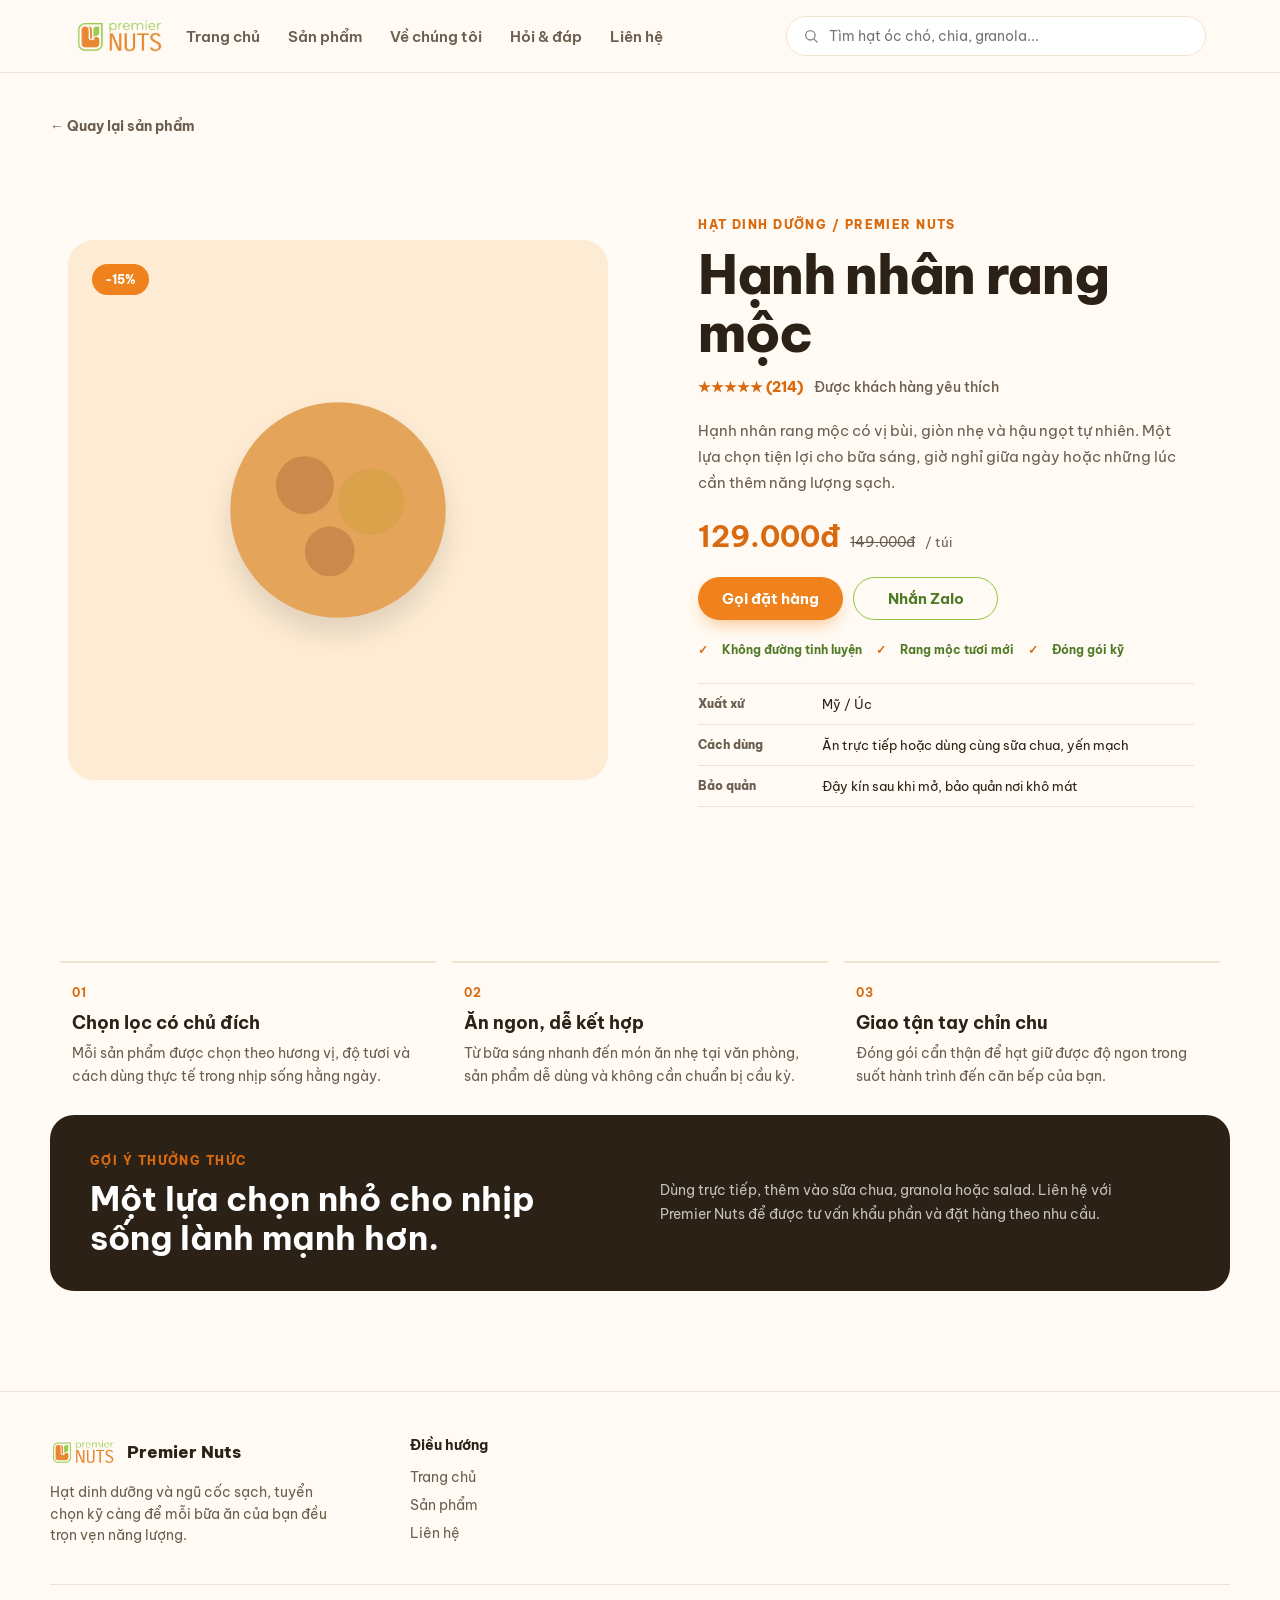
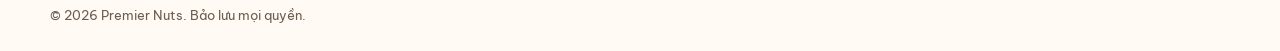
==== product-detail.html @ caac944b "feat: init demo v4" ====
<!DOCTYPE html>
<html lang="vi">
<head>
<meta charset="UTF-8">
<meta name="viewport" content="width=device-width, initial-scale=1.0">
<title>Chi tiết sản phẩm | Premier Nuts</title>
<link rel="preconnect" href="https://fonts.googleapis.com">
<link rel="preconnect" href="https://fonts.gstatic.com" crossorigin>
<link href="https://fonts.googleapis.com/css2?family=Be+Vietnam+Pro:wght@400;500;600;700;800&display=swap" rel="stylesheet">
<link rel="stylesheet" href="styles.css">
</head>
<body>
<header class="site">
  <div class="header-row">
    <a href="index.html" class="brand"><img src="premier-nuts-logo-2.png" alt="Premier Nuts"></a>
    <nav class="main-nav">
      <a href="index.html">Trang chủ</a><a href="index.html#san-pham">Sản phẩm</a><a href="index.html#ve-chung-toi">Về chúng tôi</a><a href="index.html#faq">Hỏi &amp; đáp</a><a href="index.html#lien-he">Liên hệ</a>
    </nav>
    <div class="search-box"><svg width="16" height="16" viewBox="0 0 24 24" fill="none"><circle cx="11" cy="11" r="7" stroke="currentColor" stroke-width="2"/><path d="M21 21l-4.3-4.3" stroke="currentColor" stroke-width="2" stroke-linecap="round"/></svg><input type="text" placeholder="Tìm hạt óc chó, chia, granola..."></div>
  </div>
</header>
<main id="product-detail" class="detail-page" aria-live="polite"></main>
<footer><div class="foot-grid"><div><div class="foot-brand"><img src="premier-nuts-logo-2.png" alt="Premier Nuts"><span>Premier Nuts</span></div><p class="desc">Hạt dinh dưỡng và ngũ cốc sạch, tuyển chọn kỹ càng để mỗi bữa ăn của bạn đều trọn vẹn năng lượng.</p></div><div class="foot-col"><h5>Điều hướng</h5><a href="index.html">Trang chủ</a><a href="index.html#san-pham">Sản phẩm</a><a href="index.html#lien-he">Liên hệ</a></div></div><div class="foot-bottom"><span>© 2026 Premier Nuts. Bảo lưu mọi quyền.</span></div></footer>

<nav class="bottom-nav">
  <a href="/index.html" class="bn-item active">
    <svg width="20" height="20" viewBox="0 0 24 24" fill="none"><path d="M4 11 12 4l8 7" stroke="currentColor" stroke-width="1.8" stroke-linecap="round" stroke-linejoin="round"/><path d="M6 10v9a1 1 0 0 0 1 1h10a1 1 0 0 0 1-1v-9" stroke="currentColor" stroke-width="1.8" stroke-linecap="round" stroke-linejoin="round"/></svg>
    Trang chủ
  </a>
  <a href="#san-pham" class="bn-item">
    <svg width="20" height="20" viewBox="0 0 24 24" fill="none"><rect x="4" y="4" width="7" height="7" rx="1.5" stroke="currentColor" stroke-width="1.8"/><rect x="13" y="4" width="7" height="7" rx="1.5" stroke="currentColor" stroke-width="1.8"/><rect x="4" y="13" width="7" height="7" rx="1.5" stroke="currentColor" stroke-width="1.8"/><rect x="13" y="13" width="7" height="7" rx="1.5" stroke="currentColor" stroke-width="1.8"/></svg>
    Danh mục
  </a>
  <a href="#ve-chung-toi" class="bn-item">
    <svg width="20" height="20" viewBox="0 0 24 24" fill="none"><path d="M12 2 4 6v6c0 5 3.4 8.7 8 10 4.6-1.3 8-5 8-10V6l-8-4Z" stroke="currentColor" stroke-width="1.8" stroke-linejoin="round"/></svg>
    Về chúng tôi
  </a>
  <a href="#lien-he" class="bn-item">
    <svg width="20" height="20" viewBox="0 0 24 24" fill="none"><path d="M22 16.9v3a2 2 0 0 1-2.2 2 19.8 19.8 0 0 1-8.6-3.1 19.5 19.5 0 0 1-6-6A19.8 19.8 0 0 1 2.1 4.2 2 2 0 0 1 4.1 2h3a2 2 0 0 1 2 1.7c.1 1 .3 2 .6 2.9a2 2 0 0 1-.5 2.1L8 10a16 16 0 0 0 6 6l1.3-1.2a2 2 0 0 1 2.1-.5c.9.3 1.9.5 2.9.6a2 2 0 0 1 1.7 2Z" stroke="currentColor" stroke-width="1.8" stroke-linecap="round" stroke-linejoin="round"/></svg>
    Liên hệ
  </a>
</nav>

<script src="product-detail.js" defer></script>
</body>
</html>
---- styles.css ----
:root{
    --cream:#FFFBF4;
    --paper:#FFFFFF;
    --ink:#2B2116;
    --ink-soft:#6B5D4F;
    --orange:#F0821E;
    --orange-dark:#D96A0F;
    --orange-light:#FDEBD3;
    --green:#8FC53E;
    --green-dark:#4F7A26;
    --green-mist:#EEF6E2;
    --line:#EEE3D3;
    --shadow: 0 10px 30px -12px rgba(120,80,20,0.22);
  }
  *{box-sizing:border-box; margin:0; padding:0;}
  html{scroll-behavior:smooth;}
  body{
    font-family:'Be Vietnam Pro', sans-serif;
    background:var(--cream);
    color:var(--ink);
    -webkit-font-smoothing:antialiased;
    padding-bottom:78px;
    overflow-x:hidden;
  }
  a{color:inherit; text-decoration:none;}
  button{font-family:inherit; cursor:pointer; border:none;}
  img{max-width:100%; display:block;}
  .wrap{max-width:1180px; margin:0 auto; padding:0 24px;}
  :focus-visible{outline:3px solid var(--orange-dark); outline-offset:2px;}

  /* ---------- header ---------- */
  header.site{
    position:sticky; top:0; z-index:50;
    background:rgba(255,251,244,0.92);
    backdrop-filter:blur(10px);
    border-bottom:1px solid var(--line);
  }
  .header-row{
    display:flex; align-items:center; gap:20px;
    padding:14px 24px;
    max-width:1180px; margin:0 auto;
    position:relative;
  }
  .brand{display:flex; align-items:center; gap:10px; flex-shrink:0;}
  .brand img{height:44px; width:auto;}
  .brand-name{font-weight:800; font-size:19px; letter-spacing:-0.02em; color:var(--ink); display:none;}
  nav.main-nav{display:none; gap:28px; font-weight:600; font-size:15px; color:var(--ink-soft);}
  nav.main-nav a:hover{color:var(--orange-dark);}
  .search-box{
    flex:1; max-width:420px; display:none;
    align-items:center; gap:10px;
    background:var(--paper); border:1px solid var(--line);
    border-radius:999px; padding:10px 16px;
    margin-left:auto;
  }
  .search-box input{
    border:none; outline:none; background:transparent;
    font-family:inherit; font-size:14px; width:100%; color:var(--ink);
  }
  .search-box svg{flex-shrink:0; opacity:0.55;}
  .header-actions{display:flex; align-items:center; gap:10px; margin-left:auto;}
  .mobile-menu-button{
    display:flex; flex-direction:column; justify-content:center; align-items:center;
    gap:4px; width:42px; height:42px; border-radius:12px; background:var(--paper);
    border:1px solid var(--line); margin-left:auto; flex-shrink:0;
  }
  .mobile-menu-button span{
    display:block; width:18px; height:2px; border-radius:999px; background:var(--ink);
  }
  .icon-btn{
    width:42px; height:42px; border-radius:50%;
    display:flex; align-items:center; justify-content:center;
    background:var(--paper); border:1px solid var(--line);
    position:relative; flex-shrink:0;
  }
  .icon-btn .dot{
    position:absolute; top:8px; right:8px;
    width:8px; height:8px; border-radius:50%; background:var(--orange);
    border:1.5px solid var(--paper);
  }
  .cta-btn{
    background:var(--orange); color:#fff; font-weight:700; font-size:14.5px;
    padding:11px 22px; border-radius:999px; white-space:nowrap;
    box-shadow:0 8px 18px -6px rgba(240,130,30,0.55);
  }
  .cta-btn.ghost{
    background:transparent; color:var(--green-dark); border:1.5px solid var(--green);
    box-shadow:none;
  }
  @media(min-width:840px){
    .brand-name{display:block;}
    nav.main-nav{display:flex;}
    .search-box{display:flex;}
    .mobile-menu-button{display:none;}
  }

  @media(max-width:839px){
    .brand{margin-right:auto;}
    .main-nav{display:none;}
    .search-box{display:none;}
    .mobile-menu-button{display:flex;}
    .header-row{justify-content:space-between;}
  }

  /* ---------- category strip ---------- */
  .cat-strip{
    display:flex; gap:10px; overflow-x:auto; padding:16px 24px 4px;
    max-width:1180px; margin:0 auto; scrollbar-width:none;
  }
  .cat-strip::-webkit-scrollbar{display:none;}
  .cat-chip{
    flex-shrink:0; display:flex; align-items:center; gap:8px;
    background:var(--paper); border:1px solid var(--line);
    padding:9px 16px 9px 10px; border-radius:999px;
    font-weight:600; font-size:13.5px; color:var(--ink-soft);
  }
  .cat-chip.active{background:var(--ink); color:#fff; border-color:var(--ink);}
  .cat-chip .swatch{width:24px; height:24px; border-radius:50%; flex-shrink:0;}

  /* ---------- hero ---------- */
  .hero{padding:28px 24px 8px; max-width:1180px; margin:0 auto;}
  .hero-card{
    position:relative; overflow:hidden;
    background:var(--green-dark);
    border-radius:32px;
    display:grid; grid-template-columns:1fr; align-items:center;
    padding:40px 26px 0;
  }
  .hero-card::before{
    content:""; position:absolute; inset:0;
    background:
      radial-gradient(560px 360px at 88% 18%, rgba(143,197,62,0.55), transparent 60%),
      radial-gradient(420px 300px at 10% 90%, rgba(240,130,30,0.35), transparent 65%);
  }
  .hero-text{position:relative; z-index:2; color:#fff; max-width:520px;}
  .hero-badge{
    display:inline-flex; align-items:center; gap:8px;
    background:rgba(255,255,255,0.14); border:1px solid rgba(255,255,255,0.3);
    padding:7px 14px 7px 8px; border-radius:999px; font-size:13px; font-weight:600;
    margin-bottom:18px;
  }
  .hero-badge span.leaf{
    width:20px; height:20px; border-radius:50%; background:var(--green);
    display:flex; align-items:center; justify-content:center;
  }
  .hero-text h1{
    font-size:clamp(30px, 5vw, 46px); line-height:1.12; font-weight:800;
    letter-spacing:-0.02em; margin-bottom:16px;
  }
  .hero-text p{
    font-size:16px; line-height:1.6; color:rgba(255,255,255,0.82);
    max-width:440px; margin-bottom:26px;
  }
  .hero-ctas{display:flex; gap:12px; flex-wrap:wrap; margin-bottom:34px;}
  .hero-ctas .cta-btn.light{background:#fff; color:var(--green-dark);}
  .hero-ctas .cta-btn.outline{
    background:transparent; color:#fff; border:1.5px solid rgba(255,255,255,0.55);
    box-shadow:none;
  }
  .hero-stats{
    display:flex; gap:28px; position:relative; z-index:2;
    padding-bottom:0;
  }
  .hero-stats div b{display:block; font-size:22px; font-weight:800; color:#fff;}
  .hero-stats div span{font-size:12.5px; color:rgba(255,255,255,0.75);}
  .hero-art{
    position:relative; z-index:2; height:220px; margin-top:18px;
    display:flex; align-items:flex-end; justify-content:center;
  }
  @media(min-width:900px){
    .hero-card{grid-template-columns:1.05fr 0.95fr; padding:28px 20px 28px 52px; min-height:420px;}
    .hero-art{height:100%; margin-top:0;}
  }

  /* ---------- section heading ---------- */
  .sec{padding:46px 24px; max-width:1180px; margin:0 auto;}
  .sec-head{
    display:flex; align-items:flex-end; justify-content:space-between;
    gap:16px; margin-bottom:24px;
  }
  .sec-head h2{font-size:clamp(22px,3vw,28px); font-weight:800; letter-spacing:-0.01em;}
  .sec-head p{color:var(--ink-soft); font-size:14.5px; margin-top:4px;}
  .see-all{font-weight:700; font-size:14px; color:var(--orange-dark); white-space:nowrap; display:flex; align-items:center; gap:4px;}

  /* ---------- product grid ---------- */
  .product-grid{
    display:grid; grid-template-columns:repeat(2,1fr); gap:16px;
  }
  @media(min-width:640px){.product-grid{grid-template-columns:repeat(3,1fr);}}
  @media(min-width:980px){.product-grid{grid-template-columns:repeat(4,1fr);}}
  .p-card{
    background:var(--paper); border:1px solid var(--line); border-radius:22px;
    overflow:hidden; position:relative; transition:transform .18s ease, box-shadow .18s ease;
  }
  .p-card:hover{transform:translateY(-4px); box-shadow:var(--shadow);}
  .p-media{
    aspect-ratio:1/0.9; display:flex; align-items:center; justify-content:center;
    position:relative;
  }
  .p-tag{
    position:absolute; top:12px; left:12px; z-index:2;
    background:var(--orange); color:#fff; font-size:11px; font-weight:700;
    padding:5px 10px; border-radius:999px;
  }
  .p-tag.new{background:var(--green-dark);}
  .p-fav{
    position:absolute; top:10px; right:10px; z-index:2;
    width:32px; height:32px; border-radius:50%; background:rgba(255,255,255,0.85);
    display:flex; align-items:center; justify-content:center;
  }
  .p-body{padding:14px 16px 16px;}
  .p-cat{font-size:12px; color:var(--ink-soft); font-weight:600; margin-bottom:4px;}
  .p-name{font-size:15px; font-weight:700; margin-bottom:8px; line-height:1.3;}
  .p-bottom{display:flex; align-items:center; justify-content:space-between;}
  .p-price{font-weight:800; font-size:15.5px; color:var(--orange-dark);}
  .p-price small{font-weight:600; color:var(--ink-soft); text-decoration:line-through; font-size:12px; margin-left:6px;}
  .add-btn{
    width:34px; height:34px; border-radius:50%; background:var(--ink); color:#fff;
    display:flex; align-items:center; justify-content:center; flex-shrink:0;
  }
  .rating{display:flex; align-items:center; gap:4px; font-size:12px; color:var(--ink-soft); margin-top:6px;}

  /* ---------- promo banner ---------- */
  .promo{
    border-radius:28px; background:var(--orange-light); padding:32px 26px;
    display:grid; gap:22px; align-items:center; position:relative; overflow:hidden;
  }
  .promo::after{
    content:""; position:absolute; right:-40px; bottom:-60px; width:220px; height:220px;
    border-radius:50%; background:rgba(240,130,30,0.16);
  }
  .promo-content{position:relative; z-index:2;}
  .promo-content h3{font-size:clamp(20px,3vw,26px); font-weight:800; margin-bottom:8px; letter-spacing:-0.01em;}
  .promo-content p{color:var(--ink-soft); font-size:14.5px; margin-bottom:18px; max-width:440px;}
  @media(min-width:840px){.promo{grid-template-columns:1.2fr 0.8fr; padding:40px 48px;}}

  /* ---------- features ---------- */
  .feat-row{display:grid; gap:18px; grid-template-columns:1fr;}
  @media(min-width:760px){.feat-row{grid-template-columns:repeat(3,1fr);}}
  .feat{
    background:var(--paper); border:1px solid var(--line); border-radius:22px;
    padding:26px 22px;
  }
  .feat .ic{
    width:52px; height:52px; border-radius:16px; background:var(--green-mist);
    display:flex; align-items:center; justify-content:center; margin-bottom:16px;
  }
  .feat h4{font-size:16.5px; font-weight:700; margin-bottom:8px;}
  .feat p{font-size:13.5px; color:var(--ink-soft); line-height:1.6;}

  /* ---------- reviews ---------- */
  .review-scroll{display:flex; gap:16px; overflow-x:auto; padding-bottom:6px; scrollbar-width:none;}
  .review-scroll::-webkit-scrollbar{display:none;}
  .r-card{
    flex:0 0 280px; background:var(--paper); border:1px solid var(--line);
    border-radius:20px; padding:20px;
  }
  .r-stars{color:var(--orange); font-size:13px; margin-bottom:10px; letter-spacing:2px;}
  .r-text{font-size:14px; line-height:1.6; color:var(--ink); margin-bottom:16px;}
  .r-person{display:flex; align-items:center; gap:10px;}
  .r-avatar{
    width:36px; height:36px; border-radius:50%; background:var(--green);
    display:flex; align-items:center; justify-content:center; color:#fff; font-weight:700; font-size:13px;
  }
  .r-name{font-size:13.5px; font-weight:700;}
  .r-loc{font-size:12px; color:var(--ink-soft);}

  /* ---------- about us ---------- */
  .about-sec{
    border-radius:28px; background:var(--paper); border:1px solid var(--line);
    padding:36px 26px; display:grid; gap:28px; align-items:center;
  }
  @media(min-width:840px){.about-sec{grid-template-columns:0.95fr 1.05fr; padding:44px;}}
  .about-art{
    border-radius:22px; background:var(--green-mist); padding:24px;
    display:flex; align-items:center; justify-content:center;
  }
  .about-content h3{font-size:clamp(20px,3vw,26px); font-weight:800; margin-bottom:12px; letter-spacing:-0.01em;}
  .about-content p{color:var(--ink-soft); font-size:14.5px; line-height:1.7; margin-bottom:18px; max-width:520px;}
  .about-stats{display:flex; gap:26px; flex-wrap:wrap; margin-bottom:20px;}
  .about-stats div b{display:block; font-size:20px; font-weight:800; color:var(--orange-dark);}
  .about-stats div span{font-size:12.5px; color:var(--ink-soft);}

  /* ---------- FAQ ---------- */
  .faq-list{display:flex; flex-direction:column; gap:12px; max-width:820px;}
  .faq-item{
    background:var(--paper); border:1px solid var(--line); border-radius:18px;
    padding:4px 20px; overflow:hidden;
  }
  .faq-item summary{
    list-style:none; cursor:pointer;
    display:flex; align-items:center; justify-content:space-between; gap:14px;
    padding:18px 0; font-weight:700; font-size:15px;
  }
  .faq-item summary::-webkit-details-marker{display:none;}
  .faq-item summary .plus{
    width:26px; height:26px; border-radius:50%; background:var(--green-mist);
    display:flex; align-items:center; justify-content:center; flex-shrink:0;
    position:relative;
  }
  .faq-item summary .plus::before, .faq-item summary .plus::after{
    content:""; position:absolute; background:var(--green-dark); border-radius:2px;
  }
  .faq-item summary .plus::before{width:11px; height:2px;}
  .faq-item summary .plus::after{width:2px; height:11px; transition:transform .18s ease;}
  .faq-item[open] summary .plus::after{transform:rotate(90deg); opacity:0;}
  .faq-item p{font-size:13.5px; color:var(--ink-soft); line-height:1.7; padding-bottom:18px;}

  /* ---------- contact ---------- */
  .contact-wrap{
    border-radius:28px; background:var(--green-dark); padding:36px 26px;
    display:grid; gap:28px; color:#fff; position:relative; overflow:hidden;
  }
  .contact-wrap::before{
    content:""; position:absolute; inset:0;
    background:radial-gradient(460px 320px at 92% 0%, rgba(240,130,30,0.32), transparent 60%);
  }
  @media(min-width:900px){.contact-wrap{grid-template-columns:0.9fr 1.1fr; padding:44px;}}
  .contact-info{position:relative; z-index:2;}
  .contact-info h3{font-size:clamp(20px,3vw,26px); font-weight:800; margin-bottom:10px; letter-spacing:-0.01em;}
  .contact-info p{color:rgba(255,255,255,0.78); font-size:14.5px; line-height:1.6; margin-bottom:24px; max-width:400px;}
  .contact-item{display:flex; align-items:flex-start; gap:12px; margin-bottom:18px;}
  .contact-item .ic{
    width:40px; height:40px; border-radius:12px; background:rgba(255,255,255,0.12);
    display:flex; align-items:center; justify-content:center; flex-shrink:0;
  }
  .contact-item b{display:block; font-size:14px; margin-bottom:2px;}
  .contact-item span{font-size:13px; color:rgba(255,255,255,0.72);}
  .contact-form{
    position:relative; z-index:2; background:var(--paper); border-radius:22px; padding:26px;
    display:grid; gap:14px; color:var(--ink);
  }
  .contact-form h4{font-size:15px; font-weight:700; margin-bottom:2px;}
  .contact-direct-note{font-size:14px; line-height:1.6; color:var(--ink-soft);}
  .contact-action{display:flex; align-items:center; justify-content:center; text-align:center;}
  .form-row{display:grid; gap:14px; grid-template-columns:1fr;}
  @media(min-width:520px){.form-row.two{grid-template-columns:1fr 1fr;}}
  .contact-form label{font-size:12.5px; font-weight:600; color:var(--ink-soft); margin-bottom:6px; display:block;}
  .contact-form input, .contact-form textarea{
    width:100%; border:1px solid var(--line); border-radius:12px; padding:11px 14px;
    font-family:inherit; font-size:14px; background:var(--cream); color:var(--ink); outline:none;
  }
  .contact-form input:focus, .contact-form textarea:focus{border-color:var(--orange);}
  .contact-form textarea{resize:vertical; min-height:90px;}
  .contact-form button{
    background:var(--orange); color:#fff; font-weight:700; font-size:14.5px;
    padding:13px 22px; border-radius:12px; margin-top:4px;
  }

  /* ---------- app promo ---------- */
  .app-sec{
    background:var(--ink); border-radius:28px; padding:40px 28px;
    display:grid; gap:26px; align-items:center; color:#fff; overflow:hidden; position:relative;
  }
  .app-sec::before{
    content:""; position:absolute; inset:0;
    background:radial-gradient(420px 300px at 90% -10%, rgba(240,130,30,0.35), transparent 60%);
  }
  .app-content{position:relative; z-index:2;}
  .app-content h3{font-size:clamp(20px,3vw,28px); font-weight:800; margin-bottom:12px; letter-spacing:-0.01em;}
  .app-content p{color:rgba(255,255,255,0.72); font-size:14.5px; max-width:420px; margin-bottom:22px;}
  .qr-box{
    display:flex; align-items:center; gap:14px; background:rgba(255,255,255,0.08);
    border:1px solid rgba(255,255,255,0.15); border-radius:18px; padding:14px 18px; width:fit-content;
  }
  .qr-box .qr{width:64px; height:64px; background:#fff; border-radius:10px; padding:6px; flex-shrink:0;}
  .qr-box .txt b{display:block; font-size:14px;}
  .qr-box .txt span{font-size:12px; color:rgba(255,255,255,0.6);}
  @media(min-width:840px){.app-sec{grid-template-columns:1.1fr 0.9fr; padding:52px;}}

  /* ---------- footer ---------- */
  footer{margin-top:20px; border-top:1px solid var(--line); padding:44px 24px 28px;}
  .foot-grid{
    max-width:1180px; margin:0 auto;
    display:grid; gap:32px; grid-template-columns:1fr;
  }
  @media(min-width:760px){.foot-grid{grid-template-columns:1.3fr 1fr 1fr 1fr;}}
  .foot-brand{display:flex; align-items:center; gap:10px; margin-bottom:14px;}
  .foot-brand img{height:32px;}
  .foot-brand span{font-weight:800; font-size:17px;}
  footer p.desc{font-size:13.5px; color:var(--ink-soft); line-height:1.6; max-width:280px;}
  .foot-col h5{font-size:13.5px; font-weight:700; margin-bottom:14px;}
  .foot-col a{display:block; font-size:13.5px; color:var(--ink-soft); margin-bottom:10px;}
  .foot-bottom{
    max-width:1180px; margin:32px auto 0; padding-top:22px; border-top:1px solid var(--line);
    display:flex; flex-wrap:wrap; gap:12px; align-items:center; justify-content:space-between;
    font-size:12.5px; color:var(--ink-soft);
  }
  .social{display:flex; gap:10px;}
  .social a{
    width:34px; height:34px; border-radius:50%; background:var(--green-mist);
    display:flex; align-items:center; justify-content:center;
  }

  /* ---------- mobile bottom nav ---------- */
  .bottom-nav{
    position:fixed; bottom:12px; left:50%; transform:translateX(-50%);
    z-index:60; display:flex; justify-content:space-between; align-items:center;
    width:min(94vw, 500px); background:rgba(255,255,255,0.94); border:1px solid var(--line);
    border-radius:18px; padding:10px 12px; box-shadow:0 12px 28px -22px rgba(43,33,22,.35);
    backdrop-filter:blur(10px);
  }
  .bn-item{
    display:flex; flex-direction:column; align-items:center; justify-content:center;
    gap:3px; font-size:12px; font-weight:600; color:var(--ink-soft); flex:1; min-height:44px;
  }
  .bn-item.active{color:var(--orange-dark);}
  @media(min-width:840px){.bottom-nav{display:none;} body{padding-bottom:0;}}

  /* ---------- product detail ---------- */
  .detail-page{padding:34px 24px 80px;overflow:hidden;}
  .detail-shell{max-width:1180px;margin:0 auto;overflow:hidden;}
  .detail-back{display:inline-flex;align-items:center;gap:8px;color:var(--ink-soft);font-size:14px;font-weight:700;margin:10px 0 22px;transition:color .18s ease,transform .18s ease;}
  .detail-back:hover{color:var(--orange-dark);transform:translateX(-3px);}
  .detail-hero{display:grid;grid-template-columns:1fr;gap:34px;align-items:center;padding:20px 0 44px;position:relative;overflow:hidden;}
  .detail-hero::before{display:none;}
  .detail-visual{
    width:100%; max-width:540px; aspect-ratio:1/1; min-height:320px; border-radius:26px;
    display:flex; align-items:center; justify-content:center; position:relative; overflow:hidden;
    isolation:isolate; background:var(--orange-light) !important; margin:0 auto;
  }
  .detail-visual::after{display:none;}
  .detail-visual svg{position:relative;z-index:1;transform:scale(1.02);filter:drop-shadow(0 16px 12px rgba(43,33,22,.12));transition:transform .4s ease;}
  .detail-visual:hover svg{transform:scale(1.08) rotate(-4deg);}
  .detail-tag{position:absolute;top:24px;left:24px;background:var(--orange);color:#fff;font-size:12px;font-weight:800;padding:8px 13px;border-radius:999px;z-index:2;}
  .detail-orbit{display:none;}
  .detail-copy{position:relative;z-index:1;padding:18px 18px 18px 8px;max-width:600px;}
  .detail-kicker{font-size:12px;font-weight:800;letter-spacing:.12em;color:var(--orange-dark);text-transform:uppercase;}
  .detail-copy h1{font-size:clamp(30px,5vw,54px);line-height:1.08;font-weight:800;letter-spacing:-.025em;margin:12px 0 16px;max-width:540px;}
  .detail-rating{font-size:14px;color:var(--orange-dark);font-weight:800;}.detail-rating span{color:var(--ink-soft);font-weight:500;margin-left:8px;}
  .detail-lead{color:var(--ink-soft);font-size:15px;line-height:1.75;max-width:500px;margin:22px 0;}
  .detail-price{display:flex;align-items:baseline;gap:10px;flex-wrap:wrap;margin-bottom:22px;color:var(--ink-soft);}.detail-price strong{font-size:29px;color:var(--orange-dark);}.detail-price del{font-size:14px;}.detail-price span{font-size:13px;}
  .detail-actions{display:flex;gap:10px;flex-wrap:wrap;}.detail-actions .cta-btn{display:inline-flex;align-items:center;justify-content:center;min-width:145px;}.detail-actions .ghost{color:var(--green-dark);}
  .detail-note{display:flex;gap:14px;flex-wrap:wrap;margin-top:22px;color:var(--green-dark);font-size:12px;font-weight:700;}.detail-note span{color:var(--orange-dark);}
  .detail-specs{display:grid;grid-template-columns:1fr;gap:0;border-top:1px solid var(--line);margin-top:26px;}.detail-specs>div{display:grid;grid-template-columns:110px 1fr;gap:14px;padding:12px 0;border-bottom:1px solid var(--line);}.detail-specs dt{font-size:12px;font-weight:800;color:var(--ink-soft);}.detail-specs dd{font-size:13px;color:var(--ink);}
  .detail-benefits{display:grid;grid-template-columns:repeat(3,1fr);gap:16px;padding:54px 10px 28px;}.detail-benefits>div{border-top:2px solid var(--line);padding:18px 12px 0;}.detail-benefits b{font-size:12px;color:var(--orange-dark);letter-spacing:.1em;}.detail-benefits h2{font-size:18px;margin:10px 0 8px;}.detail-benefits p{font-size:13.5px;line-height:1.65;color:var(--ink-soft);}.detail-story{display:grid;grid-template-columns:1fr 1fr;gap:40px;background:var(--ink);color:#fff;border-radius:24px;padding:34px 40px;align-items:center;}.detail-story h2{font-size:clamp(23px,3vw,34px);line-height:1.15;margin-top:10px;max-width:480px;}.detail-story p{color:rgba(255,255,255,.72);line-height:1.7;font-size:14px;max-width:470px;}
  @media(min-width:840px){.detail-hero{grid-template-columns:1.04fr .96fr;padding:26px 0 70px;min-height:560px;gap:72px;}.detail-visual{min-height:440px;}.detail-copy{padding:30px 36px 30px 0;}}
  @media(max-width:700px){
    .detail-page{padding-left:18px;padding-right:18px; padding-bottom:100px;}
    .detail-hero{gap:20px;padding-bottom:20px;}
    .detail-visual{width:100%; min-height:240px; border-radius:18px;}
    .detail-visual svg{transform:scale(0.96);}
    .detail-visual:hover svg{transform:scale(1.04) rotate(-4deg);}
    .detail-copy{padding:0 0 10px;}
    .detail-copy h1{font-size:clamp(32px,11vw,54px);margin:10px 0 12px;}
    .detail-lead{font-size:14px;line-height:1.7;margin:18px 0;}
    .detail-price strong{font-size:26px;}
    .detail-benefits,.detail-story{grid-template-columns:1fr;}
    .detail-benefits{padding-left:0;padding-right:0;}
    .detail-story{padding:28px 24px;gap:18px;}
  }
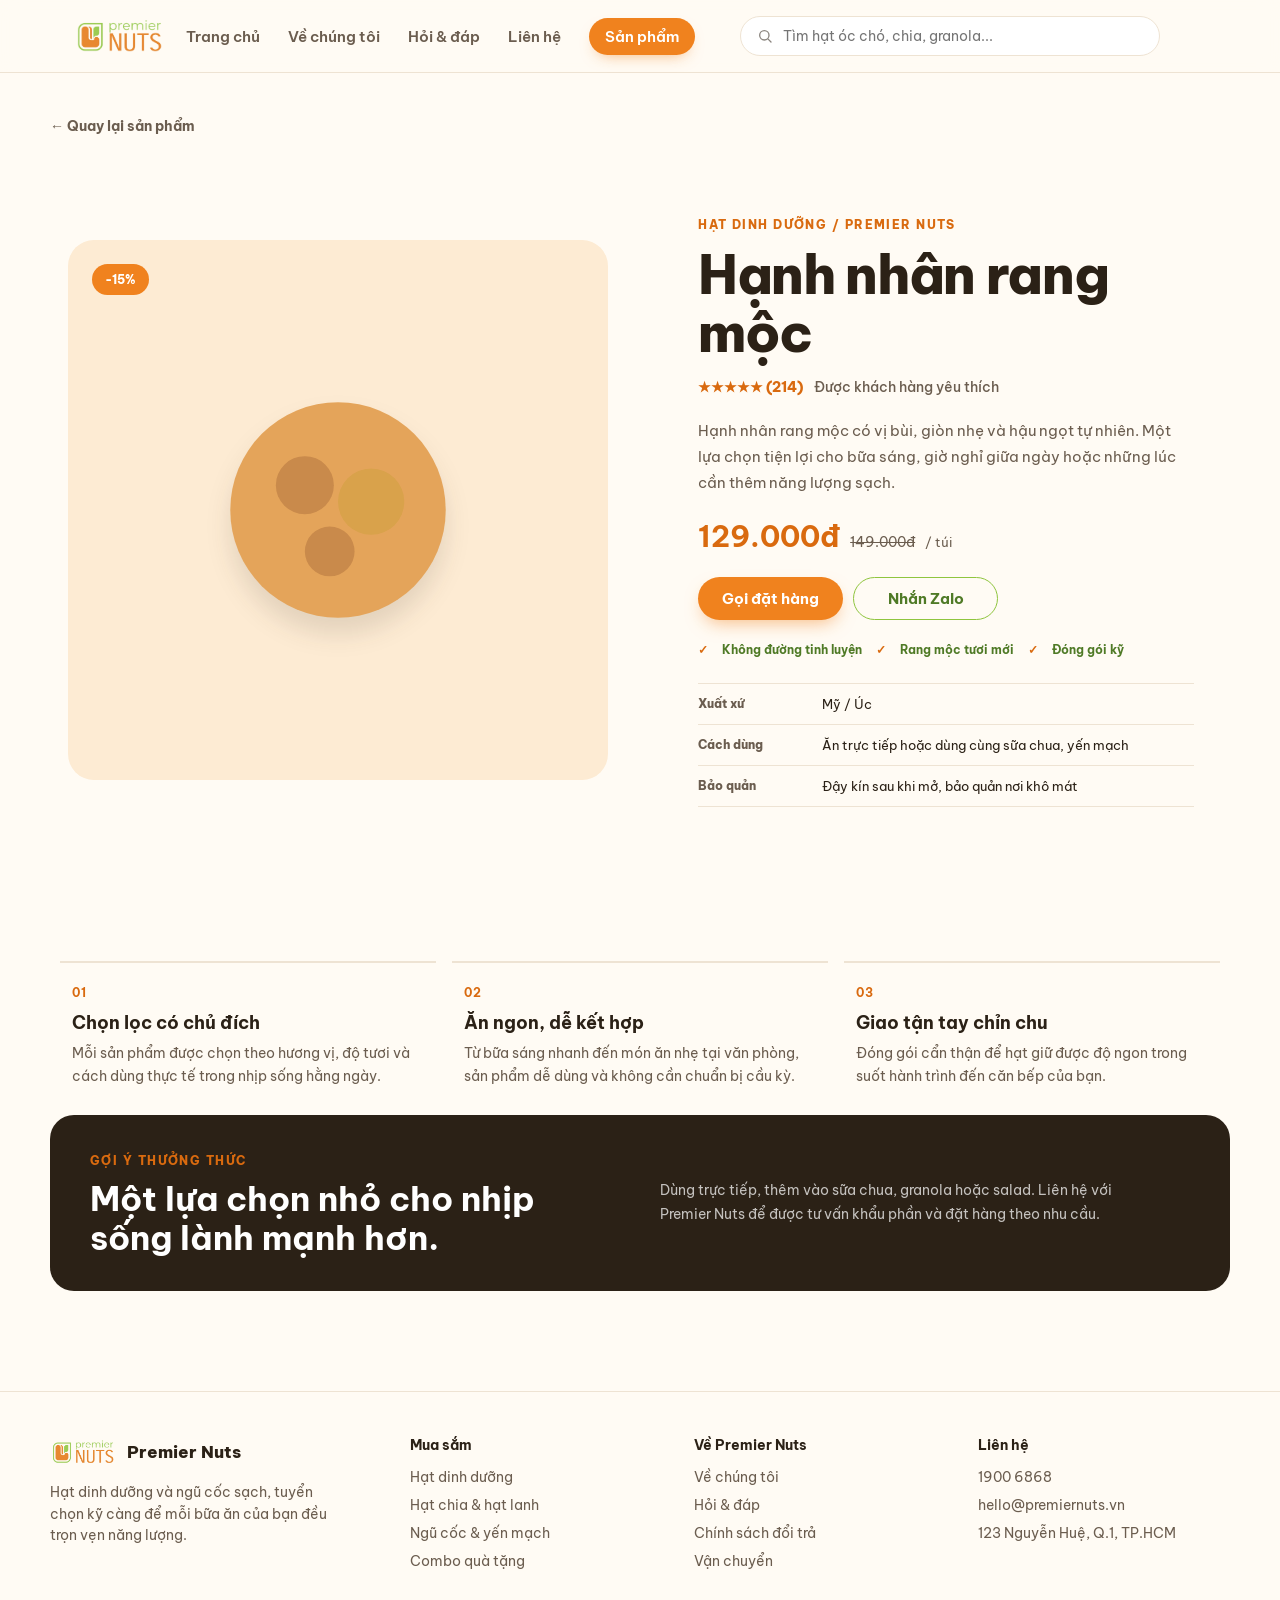
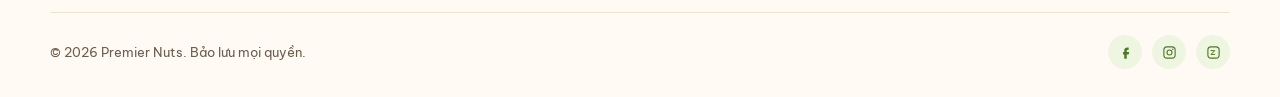
==== commit b607e9dc: "feat: init v5" ====
--- a/product-detail.html
+++ b/product-detail.html
@@ -10,37 +10,12 @@
 <link rel="stylesheet" href="styles.css">
 </head>
 <body>
-<header class="site">
-  <div class="header-row">
-    <a href="index.html" class="brand"><img src="premier-nuts-logo-2.png" alt="Premier Nuts"></a>
-    <nav class="main-nav">
-      <a href="index.html">Trang chủ</a><a href="index.html#san-pham">Sản phẩm</a><a href="index.html#ve-chung-toi">Về chúng tôi</a><a href="index.html#faq">Hỏi &amp; đáp</a><a href="index.html#lien-he">Liên hệ</a>
-    </nav>
-    <div class="search-box"><svg width="16" height="16" viewBox="0 0 24 24" fill="none"><circle cx="11" cy="11" r="7" stroke="currentColor" stroke-width="2"/><path d="M21 21l-4.3-4.3" stroke="currentColor" stroke-width="2" stroke-linecap="round"/></svg><input type="text" placeholder="Tìm hạt óc chó, chia, granola..."></div>
-  </div>
-</header>
+<div id="site-header"></div>
 <main id="product-detail" class="detail-page" aria-live="polite"></main>
-<footer><div class="foot-grid"><div><div class="foot-brand"><img src="premier-nuts-logo-2.png" alt="Premier Nuts"><span>Premier Nuts</span></div><p class="desc">Hạt dinh dưỡng và ngũ cốc sạch, tuyển chọn kỹ càng để mỗi bữa ăn của bạn đều trọn vẹn năng lượng.</p></div><div class="foot-col"><h5>Điều hướng</h5><a href="index.html">Trang chủ</a><a href="index.html#san-pham">Sản phẩm</a><a href="index.html#lien-he">Liên hệ</a></div></div><div class="foot-bottom"><span>© 2026 Premier Nuts. Bảo lưu mọi quyền.</span></div></footer>
+<div id="site-footer"></div>
+<div id="site-bottom-nav"></div>
 
-<nav class="bottom-nav">
-  <a href="/index.html" class="bn-item active">
-    <svg width="20" height="20" viewBox="0 0 24 24" fill="none"><path d="M4 11 12 4l8 7" stroke="currentColor" stroke-width="1.8" stroke-linecap="round" stroke-linejoin="round"/><path d="M6 10v9a1 1 0 0 0 1 1h10a1 1 0 0 0 1-1v-9" stroke="currentColor" stroke-width="1.8" stroke-linecap="round" stroke-linejoin="round"/></svg>
-    Trang chủ
-  </a>
-  <a href="#san-pham" class="bn-item">
-    <svg width="20" height="20" viewBox="0 0 24 24" fill="none"><rect x="4" y="4" width="7" height="7" rx="1.5" stroke="currentColor" stroke-width="1.8"/><rect x="13" y="4" width="7" height="7" rx="1.5" stroke="currentColor" stroke-width="1.8"/><rect x="4" y="13" width="7" height="7" rx="1.5" stroke="currentColor" stroke-width="1.8"/><rect x="13" y="13" width="7" height="7" rx="1.5" stroke="currentColor" stroke-width="1.8"/></svg>
-    Danh mục
-  </a>
-  <a href="#ve-chung-toi" class="bn-item">
-    <svg width="20" height="20" viewBox="0 0 24 24" fill="none"><path d="M12 2 4 6v6c0 5 3.4 8.7 8 10 4.6-1.3 8-5 8-10V6l-8-4Z" stroke="currentColor" stroke-width="1.8" stroke-linejoin="round"/></svg>
-    Về chúng tôi
-  </a>
-  <a href="#lien-he" class="bn-item">
-    <svg width="20" height="20" viewBox="0 0 24 24" fill="none"><path d="M22 16.9v3a2 2 0 0 1-2.2 2 19.8 19.8 0 0 1-8.6-3.1 19.5 19.5 0 0 1-6-6A19.8 19.8 0 0 1 2.1 4.2 2 2 0 0 1 4.1 2h3a2 2 0 0 1 2 1.7c.1 1 .3 2 .6 2.9a2 2 0 0 1-.5 2.1L8 10a16 16 0 0 0 6 6l1.3-1.2a2 2 0 0 1 2.1-.5c.9.3 1.9.5 2.9.6a2 2 0 0 1 1.7 2Z" stroke="currentColor" stroke-width="1.8" stroke-linecap="round" stroke-linejoin="round"/></svg>
-    Liên hệ
-  </a>
-</nav>
-
+<script src="site-shell.js" defer></script>
 <script src="product-detail.js" defer></script>
 </body>
 </html>
--- a/styles.css
+++ b/styles.css
@@ -29,8 +29,11 @@
   :focus-visible{outline:3px solid var(--orange-dark); outline-offset:2px;}
 
   /* ---------- header ---------- */
+  #site-header{
+    position:sticky; top:0; z-index:50;
+  }
   header.site{
-    position:sticky; top:0; z-index:50;
+    position:relative;
     background:rgba(255,251,244,0.92);
     backdrop-filter:blur(10px);
     border-bottom:1px solid var(--line);
@@ -44,8 +47,14 @@
   .brand{display:flex; align-items:center; gap:10px; flex-shrink:0;}
   .brand img{height:44px; width:auto;}
   .brand-name{font-weight:800; font-size:19px; letter-spacing:-0.02em; color:var(--ink); display:none;}
-  nav.main-nav{display:none; gap:28px; font-weight:600; font-size:15px; color:var(--ink-soft);}
-  nav.main-nav a:hover{color:var(--orange-dark);}
+  nav.main-nav{display:none; align-items:center; gap:28px; font-weight:600; font-size:15px; color:var(--ink-soft);}
+  nav.main-nav a{transition:color .2s ease, transform .2s ease;}
+  nav.main-nav a:hover{color:var(--orange-dark); transform:translateY(-1px);}
+  nav.main-nav a.products-link{
+    background:var(--orange); color:#fff; padding:9px 16px; border-radius:999px;
+    box-shadow:0 7px 16px -8px rgba(240,130,30,.65);
+  }
+  nav.main-nav a.products-link:hover{color:#fff; background:var(--orange-dark);}
   .search-box{
     flex:1; max-width:420px; display:none;
     align-items:center; gap:10px;
@@ -82,7 +91,9 @@
     background:var(--orange); color:#fff; font-weight:700; font-size:14.5px;
     padding:11px 22px; border-radius:999px; white-space:nowrap;
     box-shadow:0 8px 18px -6px rgba(240,130,30,0.55);
-  }
+    transition:transform .22s ease, box-shadow .22s ease, background-color .22s ease;
+  }
+  .cta-btn:hover{transform:translateY(-3px); box-shadow:0 12px 24px -8px rgba(240,130,30,0.65);}
   .cta-btn.ghost{
     background:transparent; color:var(--green-dark); border:1.5px solid var(--green);
     box-shadow:none;
@@ -104,8 +115,8 @@
 
   /* ---------- category strip ---------- */
   .cat-strip{
-    display:flex; gap:10px; overflow-x:auto; padding:16px 24px 4px;
-    max-width:1180px; margin:0 auto; scrollbar-width:none;
+    display:flex; gap:10px; overflow-x:auto; padding:16px 0 18px;
+    max-width:1180px; margin:0 0 16px; scrollbar-width:none;
   }
   .cat-strip::-webkit-scrollbar{display:none;}
   .cat-chip{
@@ -125,6 +136,7 @@
     border-radius:32px;
     display:grid; grid-template-columns:1fr; align-items:center;
     padding:40px 26px 0;
+    animation:heroEnter .7s cubic-bezier(.2,.75,.25,1) both;
   }
   .hero-card::before{
     content:""; position:absolute; inset:0;
@@ -166,6 +178,7 @@
   .hero-art{
     position:relative; z-index:2; height:220px; margin-top:18px;
     display:flex; align-items:flex-end; justify-content:center;
+    animation:heroFloat 5s ease-in-out 1s infinite;
   }
   @media(min-width:900px){
     .hero-card{grid-template-columns:1.05fr 0.95fr; padding:28px 20px 28px 52px; min-height:420px;}
@@ -182,6 +195,11 @@
   .sec-head p{color:var(--ink-soft); font-size:14.5px; margin-top:4px;}
   .see-all{font-weight:700; font-size:14px; color:var(--orange-dark); white-space:nowrap; display:flex; align-items:center; gap:4px;}
 
+  .catalog-page{padding-top:24px; padding-bottom:90px;}
+  .catalog-wrap{max-width:1180px; margin:0 auto;}
+  .catalog-head{margin-bottom:26px;}
+  .product-grid-full{padding-top:8px;}
+
   /* ---------- product grid ---------- */
   .product-grid{
     display:grid; grid-template-columns:repeat(2,1fr); gap:16px;
@@ -190,9 +208,13 @@
   @media(min-width:980px){.product-grid{grid-template-columns:repeat(4,1fr);}}
   .p-card{
     background:var(--paper); border:1px solid var(--line); border-radius:22px;
-    overflow:hidden; position:relative; transition:transform .18s ease, box-shadow .18s ease;
-  }
-  .p-card:hover{transform:translateY(-4px); box-shadow:var(--shadow);}
+    overflow:hidden; position:relative; transition:transform .22s ease, box-shadow .22s ease, border-color .22s ease;
+    animation:revealUp .55s cubic-bezier(.2,.75,.25,1) both;
+  }
+  .p-card:nth-child(2){animation-delay:.08s;}
+  .p-card:nth-child(3){animation-delay:.16s;}
+  .p-card:nth-child(4){animation-delay:.24s;}
+  .p-card:hover{transform:translateY(-7px); box-shadow:var(--shadow); border-color:rgba(240,130,30,.35);}
   .p-media{
     aspect-ratio:1/0.9; display:flex; align-items:center; justify-content:center;
     position:relative;
@@ -240,7 +262,9 @@
   .feat{
     background:var(--paper); border:1px solid var(--line); border-radius:22px;
     padding:26px 22px;
-  }
+    transition:transform .22s ease, box-shadow .22s ease;
+  }
+  .feat:hover{transform:translateY(-5px); box-shadow:var(--shadow);}
   .feat .ic{
     width:52px; height:52px; border-radius:16px; background:var(--green-mist);
     display:flex; align-items:center; justify-content:center; margin-bottom:16px;
@@ -254,7 +278,9 @@
   .r-card{
     flex:0 0 280px; background:var(--paper); border:1px solid var(--line);
     border-radius:20px; padding:20px;
-  }
+    transition:transform .22s ease, box-shadow .22s ease;
+  }
+  .r-card:hover{transform:translateY(-5px); box-shadow:var(--shadow);}
   .r-stars{color:var(--orange); font-size:13px; margin-bottom:10px; letter-spacing:2px;}
   .r-text{font-size:14px; line-height:1.6; color:var(--ink); margin-bottom:16px;}
   .r-person{display:flex; align-items:center; gap:10px;}
@@ -390,21 +416,25 @@
   .social a{
     width:34px; height:34px; border-radius:50%; background:var(--green-mist);
     display:flex; align-items:center; justify-content:center;
-  }
+    transition:transform .2s ease, background-color .2s ease;
+  }
+  .social a:hover{transform:translateY(-3px); background:var(--orange-light);}
 
   /* ---------- mobile bottom nav ---------- */
   .bottom-nav{
     position:fixed; bottom:12px; left:50%; transform:translateX(-50%);
     z-index:60; display:flex; justify-content:space-between; align-items:center;
-    width:min(94vw, 500px); background:rgba(255,255,255,0.94); border:1px solid var(--line);
-    border-radius:18px; padding:10px 12px; box-shadow:0 12px 28px -22px rgba(43,33,22,.35);
+    width:90%; background:rgba(255,255,255,0.94); border:1px solid var(--line);
+    border-radius:18px; padding:7px 10px; box-shadow:0 12px 28px -22px rgba(43,33,22,.35);
     backdrop-filter:blur(10px);
   }
   .bn-item{
     display:flex; flex-direction:column; align-items:center; justify-content:center;
-    gap:3px; font-size:12px; font-weight:600; color:var(--ink-soft); flex:1; min-height:44px;
-  }
+    gap:2px; font-size:11px; font-weight:600; color:var(--ink-soft); flex:1; min-height:38px;
+  }
+  .bn-item svg{width:18px; height:18px;}
   .bn-item.active{color:var(--orange-dark);}
+  @media(max-width:839px){body{padding-bottom:62px;}}
   @media(min-width:840px){.bottom-nav{display:none;} body{padding-bottom:0;}}
 
   /* ---------- product detail ---------- */
@@ -449,3 +479,24 @@
     .detail-benefits{padding-left:0;padding-right:0;}
     .detail-story{padding:28px 24px;gap:18px;}
   }
+
+  @keyframes revealUp{
+    from{opacity:0; transform:translateY(18px);}
+    to{opacity:1; transform:translateY(0);}
+  }
+  @keyframes heroEnter{
+    from{opacity:0; transform:translateY(14px) scale(.985);}
+    to{opacity:1; transform:translateY(0) scale(1);}
+  }
+  @keyframes heroFloat{
+    0%,100%{transform:translateY(0) rotate(0deg);}
+    50%{transform:translateY(-7px) rotate(1deg);}
+  }
+  @media(prefers-reduced-motion:reduce){
+    *, *::before, *::after{
+      animation-duration:.01ms !important;
+      animation-iteration-count:1 !important;
+      scroll-behavior:auto !important;
+      transition-duration:.01ms !important;
+    }
+  }
